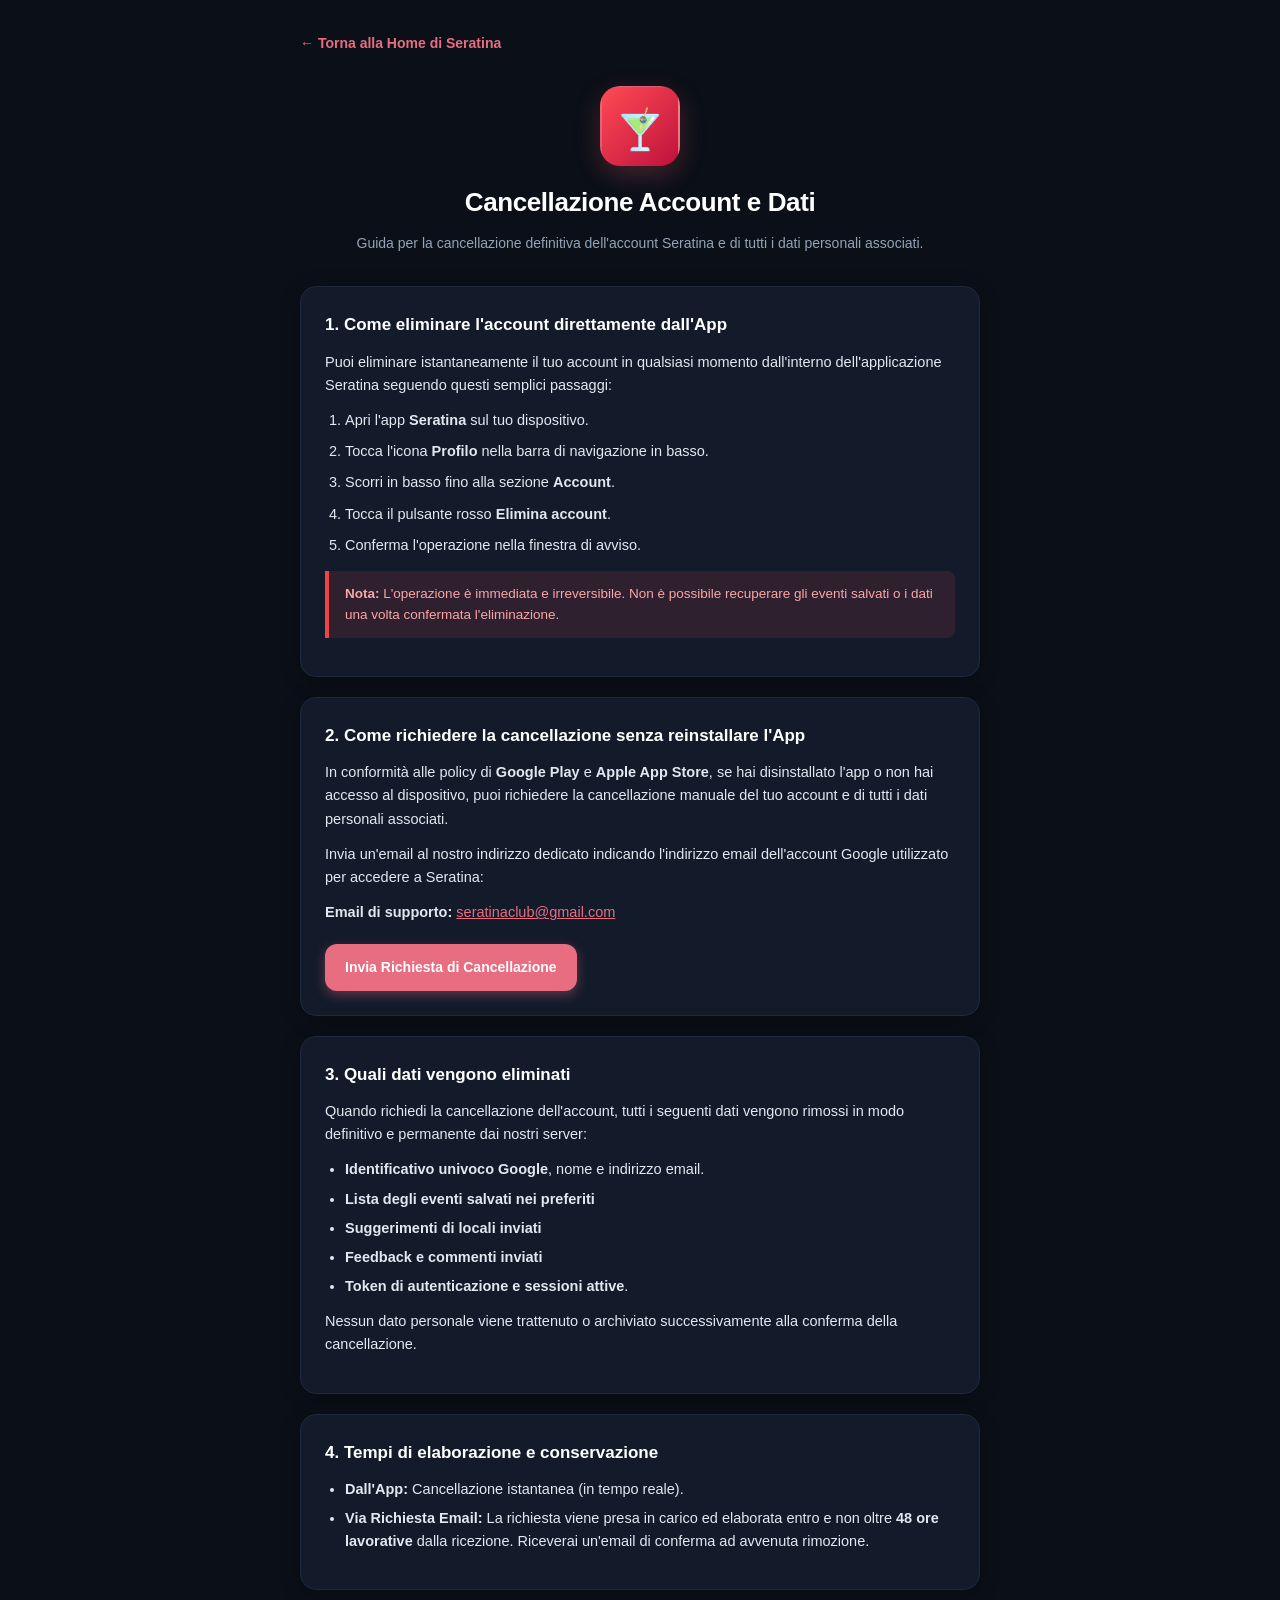
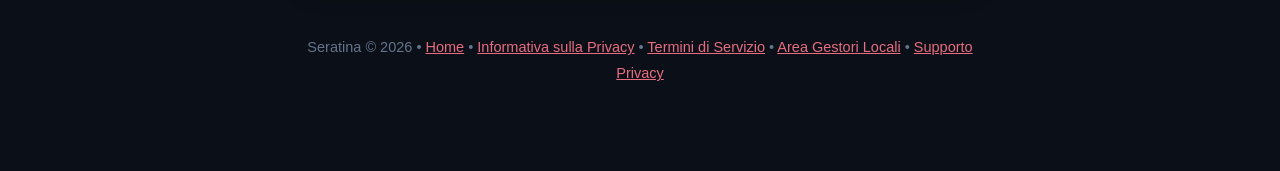
==== delete-account.html @ cf5e330c "feat: add terms, gestori, delete-account and update privacy from vetted backend" ====
<!DOCTYPE html>
<html lang="it">
<head>
  <meta charset="UTF-8">
  <meta name="viewport" content="width=device-width, initial-scale=1.0">
  <title>Cancellazione Account e Dati Utente | Seratina</title>
  <meta name="description" content="Guida e procedura per la cancellazione definitiva dell'account e dei dati personali dall'applicazione Seratina.">
  <link rel="icon" type="image/png" href="assets/favicon.png">
  <style>
    :root {
      /* Palette Seratina: Dark Theme & Brand Sunset Coral */
      --bg: #0B0F17;
      --card-bg: #131B2B;
      --card-alt: #0E1524;
      --text-main: #FFFFFF;
      --text-body: #E2E8F0;
      --text-muted: #94A3B8;
      --text-subtle: #64748B;
      --primary: #E86D80;
      --primary-hover: #D8586C;
      --primary-active: #C44357;
      --primary-tint: rgba(232, 109, 128, 0.14);
      --primary-border: rgba(232, 109, 128, 0.30);
      --border: #1E293B;
      --border-strong: #334155;
      --danger: #EF4444;
      --danger-bg: rgba(239, 68, 68, 0.12);
      --danger-text: #FCA5A5;
    }
    * {
      box-sizing: border-box;
      margin: 0;
      padding: 0;
    }
    ::selection {
      background: var(--primary);
      color: #FFFFFF;
    }
    body {
      font-family: -apple-system, BlinkMacSystemFont, "Segoe UI", Roboto, "Helvetica Neue", Arial, sans-serif;
      background-color: var(--bg);
      color: var(--text-body);
      line-height: 1.6;
      padding: 32px 16px;
      display: flex;
      justify-content: center;
      min-height: 100vh;
    }
    .container {
      max-width: 680px;
      width: 100%;
    }
    header {
      text-align: center;
      margin-bottom: 32px;
      padding-top: 12px;
    }
    .top-nav {
      display: flex;
      justify-content: flex-start;
      margin-bottom: 20px;
    }
    .back-link {
      color: var(--primary);
      text-decoration: none;
      font-size: 14px;
      font-weight: 600;
      display: inline-flex;
      align-items: center;
      gap: 6px;
      transition: opacity 0.2s;
    }
    .back-link:hover {
      opacity: 0.8;
      text-decoration: underline;
    }
    .logo {
      width: 80px;
      height: 80px;
      border-radius: 20px;
      margin: 0 auto 16px auto;
      box-shadow: 0 8px 24px rgba(232, 109, 128, 0.28), 0 2px 10px rgba(0, 0, 0, 0.6);
      object-fit: cover;
      display: block;
    }
    h1 {
      font-size: 26px;
      font-weight: 800;
      margin-bottom: 8px;
      color: var(--text-main);
      letter-spacing: -0.4px;
    }
    .subtitle {
      color: var(--text-muted);
      font-size: 14px;
    }
    .card {
      background: var(--card-bg);
      border: 1px solid var(--border);
      border-radius: 16px;
      padding: 24px;
      margin-bottom: 20px;
      box-shadow: 0 4px 20px rgba(0, 0, 0, 0.25);
    }
    h2 {
      font-size: 17px;
      font-weight: 700;
      margin-bottom: 12px;
      color: var(--text-main);
    }
    p {
      margin-bottom: 12px;
      font-size: 14.5px;
    }
    ul, ol {
      padding-left: 20px;
      margin-bottom: 12px;
    }
    li {
      margin-bottom: 6px;
      font-size: 14.5px;
    }
    .steps-list {
      padding-left: 20px;
    }
    .steps-list li {
      margin-bottom: 8px;
    }
    .highlight-box {
      background: var(--danger-bg);
      border-left: 4px solid var(--danger);
      padding: 12px 16px;
      border-radius: 0 8px 8px 0;
      margin: 14px 0;
    }
    .highlight-box p {
      color: var(--danger-text);
      font-size: 13.5px;
      margin: 0;
    }
    .button {
      display: inline-block;
      background: var(--primary);
      color: #FFFFFF !important;
      text-decoration: none;
      padding: 12px 20px;
      border-radius: 12px;
      font-weight: 600;
      font-size: 14px;
      margin-top: 8px;
      transition: background 0.2s ease;
      box-shadow: 0 4px 12px rgba(232, 109, 128, 0.35);
    }
    .button:hover {
      background: var(--primary-hover);
    }
    a {
      color: var(--primary);
      text-decoration: underline;
    }
    footer {
      text-align: center;
      padding: 24px 0 40px;
      color: var(--text-subtle);
      font-size: 13px;
      line-height: 1.8;
    }
  </style>
</head>
<body>
  <div class="container">
    <div class="top-nav">
      <a href="index.html" class="back-link">← Torna alla Home di Seratina</a>
    </div>

    <header>
      <img src="assets/logo.png" alt="Seratina" class="logo">
      <h1>Cancellazione Account e Dati</h1>
      <p class="subtitle">Guida per la cancellazione definitiva dell'account Seratina e di tutti i dati personali associati.</p>
    </header>

    <div class="card">
      <h2>1. Come eliminare l'account direttamente dall'App</h2>
      <p>Puoi eliminare istantaneamente il tuo account in qualsiasi momento dall'interno dell'applicazione Seratina seguendo questi semplici passaggi:</p>
      <ol class="steps-list">
        <li>Apri l'app <strong>Seratina</strong> sul tuo dispositivo.</li>
        <li>Tocca l'icona <strong>Profilo</strong> nella barra di navigazione in basso.</li>
        <li>Scorri in basso fino alla sezione <strong>Account</strong>.</li>
        <li>Tocca il pulsante rosso <strong>Elimina account</strong>.</li>
        <li>Conferma l'operazione nella finestra di avviso.</li>
      </ol>
      <div class="highlight-box">
        <p><strong>Nota:</strong> L'operazione è immediata e irreversibile. Non è possibile recuperare gli eventi salvati o i dati una volta confermata l'eliminazione.</p>
      </div>
    </div>

    <div class="card">
      <h2>2. Come richiedere la cancellazione senza reinstallare l'App</h2>
      <p>In conformità alle policy di <strong>Google Play</strong> e <strong>Apple App Store</strong>, se hai disinstallato l'app o non hai accesso al dispositivo, puoi richiedere la cancellazione manuale del tuo account e di tutti i dati personali associati.</p>
      <p>Invia un'email al nostro indirizzo dedicato indicando l'indirizzo email dell'account Google utilizzato per accedere a Seratina:</p>
      <p><strong>Email di supporto:</strong> <a href="mailto:seratinaclub@gmail.com?subject=Richiesta%20Cancellazione%20Account%20Seratina">seratinaclub@gmail.com</a></p>
      <a href="mailto:seratinaclub@gmail.com?subject=Richiesta%20Cancellazione%20Account%20Seratina&body=Gentile%20Team%20Seratina,%0A%0ARichiedo%20la%20cancellazione%20definitiva%20del%20mio%20account%20e%20di%20tutti%20i%20dati%20personali%20associati.%0A%0AIndirizzo%20email%20Google%20registrato:%20" class="button">Invia Richiesta di Cancellazione</a>
    </div>

    <div class="card">
      <h2>3. Quali dati vengono eliminati</h2>
      <p>Quando richiedi la cancellazione dell'account, tutti i seguenti dati vengono rimossi in modo definitivo e permanente dai nostri server:</p>
      <ul>
        <li><strong>Identificativo univoco Google</strong>, nome e indirizzo email.</li>
        <li><strong>Lista degli eventi salvati nei preferiti</strong></li>
        <li><strong>Suggerimenti di locali inviati</strong></li>
        <li><strong>Feedback e commenti inviati</strong></li>
        <li><strong>Token di autenticazione e sessioni attive</strong>.</li>
      </ul>
      <p>Nessun dato personale viene trattenuto o archiviato successivamente alla conferma della cancellazione.</p>
    </div>

    <div class="card">
      <h2>4. Tempi di elaborazione e conservazione</h2>
      <ul>
        <li><strong>Dall'App:</strong> Cancellazione istantanea (in tempo reale).</li>
        <li><strong>Via Richiesta Email:</strong> La richiesta viene presa in carico ed elaborata entro e non oltre <strong>48 ore lavorative</strong> dalla ricezione. Riceverai un'email di conferma ad avvenuta rimozione.</li>
      </ul>
    </div>

    <footer>
      <p>Seratina &copy; 2026 &bull; <a href="index.html">Home</a> &bull; <a href="privacy.html">Informativa sulla Privacy</a> &bull; <a href="terms.html">Termini di Servizio</a> &bull; <a href="gestori.html">Area Gestori Locali</a> &bull; <a href="mailto:seratinaclub@gmail.com">Supporto Privacy</a></p>
    </footer>
  </div>
</body>
</html>
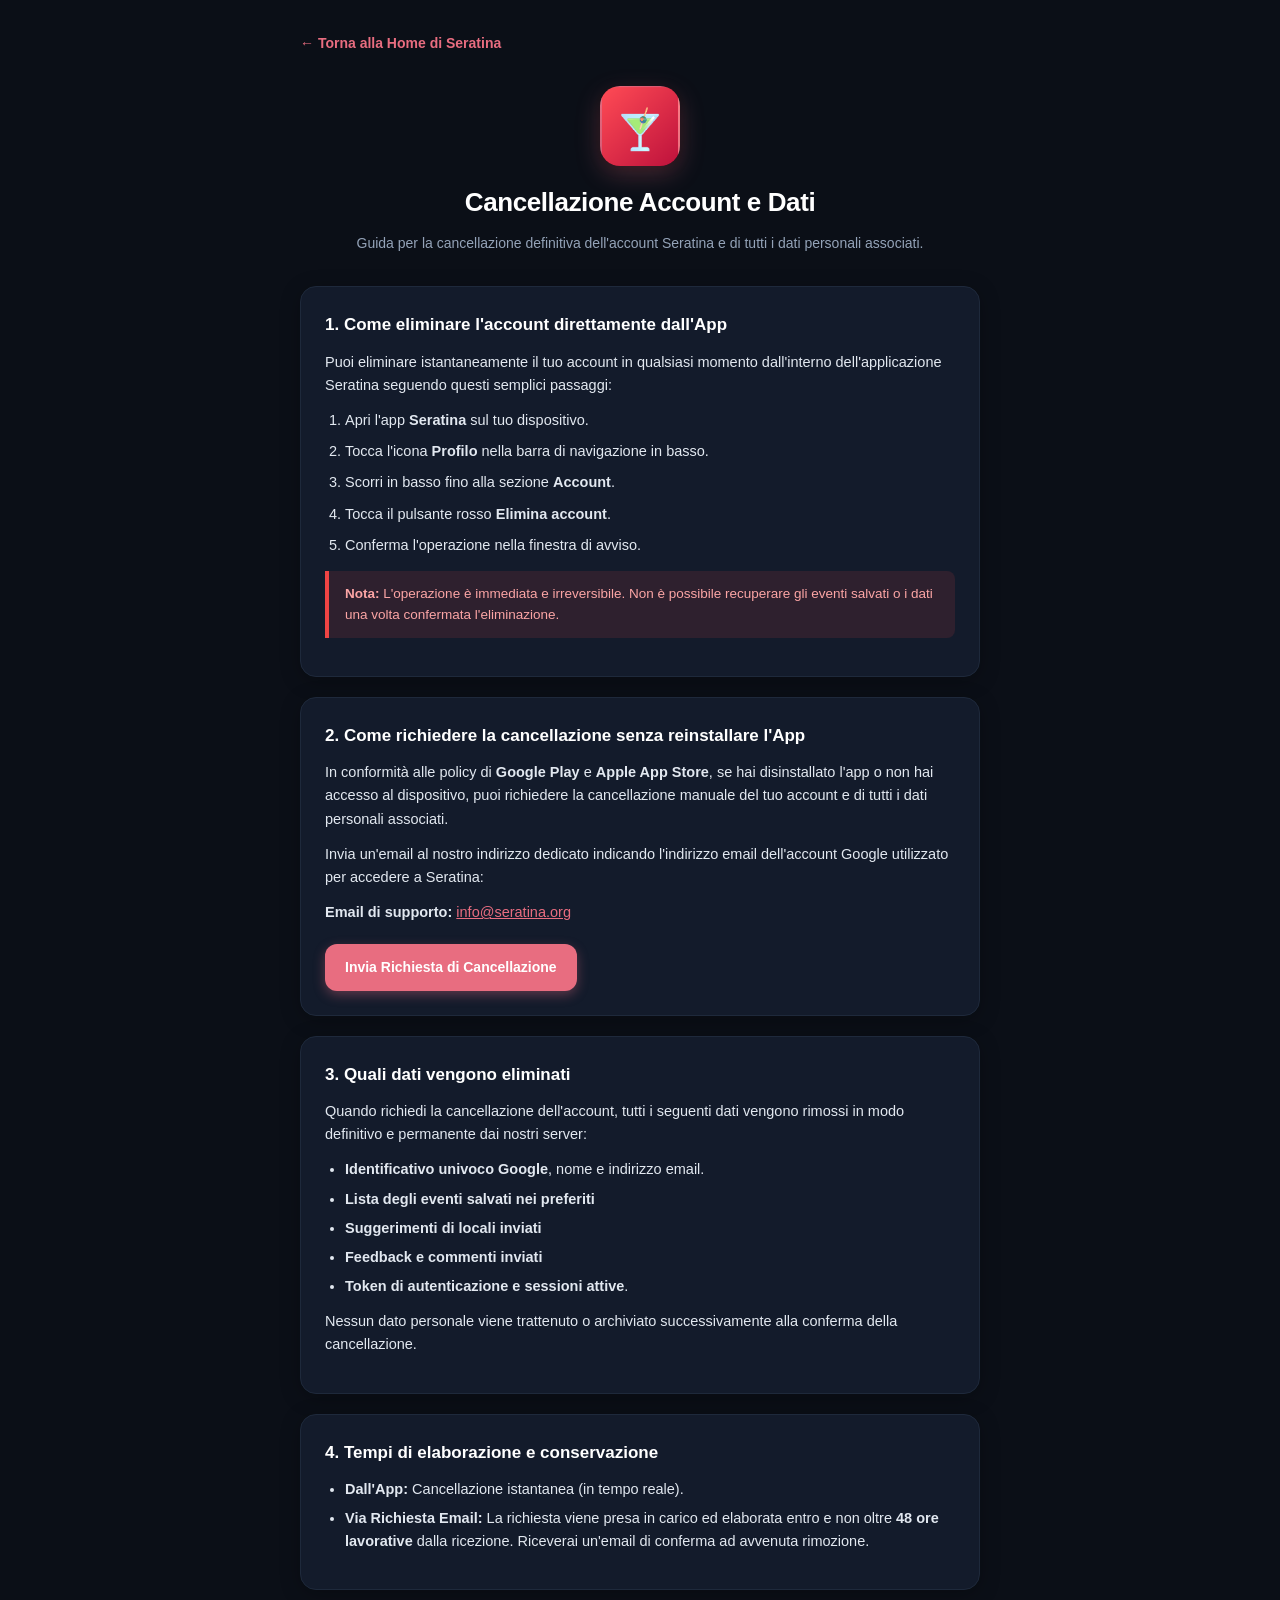
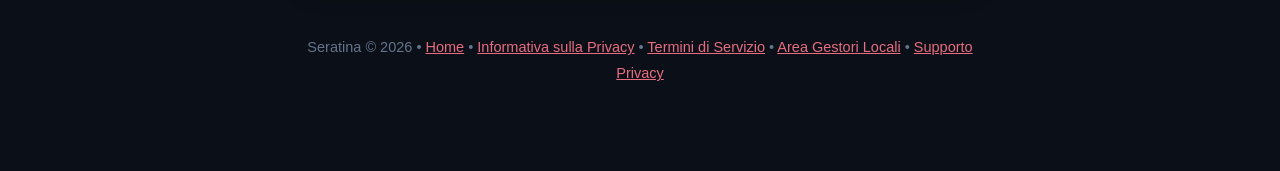
==== commit 084eecda: "chore: new email info@seratina.org" ====
--- a/delete-account.html
+++ b/delete-account.html
@@ -5,6 +5,12 @@
   <meta name="viewport" content="width=device-width, initial-scale=1.0">
   <title>Cancellazione Account e Dati Utente | Seratina</title>
   <meta name="description" content="Guida e procedura per la cancellazione definitiva dell'account e dei dati personali dall'applicazione Seratina.">
+  <link rel="canonical" href="https://seratina.org/delete-account.html">
+  <meta property="og:type" content="website">
+  <meta property="og:url" content="https://seratina.org/delete-account.html">
+  <meta property="og:title" content="Cancellazione Account e Dati Utente | Seratina">
+  <meta property="og:description" content="Guida e procedura per la cancellazione definitiva dell'account e dei dati personali dall'applicazione Seratina.">
+  <meta property="og:image" content="https://seratina.org/assets/logo.png">
   <link rel="icon" type="image/png" href="assets/favicon.png">
   <style>
     :root {
@@ -198,8 +204,8 @@
       <h2>2. Come richiedere la cancellazione senza reinstallare l'App</h2>
       <p>In conformità alle policy di <strong>Google Play</strong> e <strong>Apple App Store</strong>, se hai disinstallato l'app o non hai accesso al dispositivo, puoi richiedere la cancellazione manuale del tuo account e di tutti i dati personali associati.</p>
       <p>Invia un'email al nostro indirizzo dedicato indicando l'indirizzo email dell'account Google utilizzato per accedere a Seratina:</p>
-      <p><strong>Email di supporto:</strong> <a href="mailto:seratinaclub@gmail.com?subject=Richiesta%20Cancellazione%20Account%20Seratina">seratinaclub@gmail.com</a></p>
-      <a href="mailto:seratinaclub@gmail.com?subject=Richiesta%20Cancellazione%20Account%20Seratina&body=Gentile%20Team%20Seratina,%0A%0ARichiedo%20la%20cancellazione%20definitiva%20del%20mio%20account%20e%20di%20tutti%20i%20dati%20personali%20associati.%0A%0AIndirizzo%20email%20Google%20registrato:%20" class="button">Invia Richiesta di Cancellazione</a>
+      <p><strong>Email di supporto:</strong> <a href="mailto:info@seratina.org?subject=Richiesta%20Cancellazione%20Account%20Seratina">info@seratina.org</a></p>
+      <a href="mailto:info@seratina.org?subject=Richiesta%20Cancellazione%20Account%20Seratina&body=Gentile%20Team%20Seratina,%0A%0ARichiedo%20la%20cancellazione%20definitiva%20del%20mio%20account%20e%20di%20tutti%20i%20dati%20personali%20associati.%0A%0AIndirizzo%20email%20Google%20registrato:%20" class="button">Invia Richiesta di Cancellazione</a>
     </div>
 
     <div class="card">
@@ -224,7 +230,7 @@
     </div>
 
     <footer>
-      <p>Seratina &copy; 2026 &bull; <a href="index.html">Home</a> &bull; <a href="privacy.html">Informativa sulla Privacy</a> &bull; <a href="terms.html">Termini di Servizio</a> &bull; <a href="gestori.html">Area Gestori Locali</a> &bull; <a href="mailto:seratinaclub@gmail.com">Supporto Privacy</a></p>
+      <p>Seratina &copy; 2026 &bull; <a href="index.html">Home</a> &bull; <a href="privacy.html">Informativa sulla Privacy</a> &bull; <a href="terms.html">Termini di Servizio</a> &bull; <a href="gestori.html">Area Gestori Locali</a> &bull; <a href="mailto:info@seratina.org">Supporto Privacy</a></p>
     </footer>
   </div>
 </body>
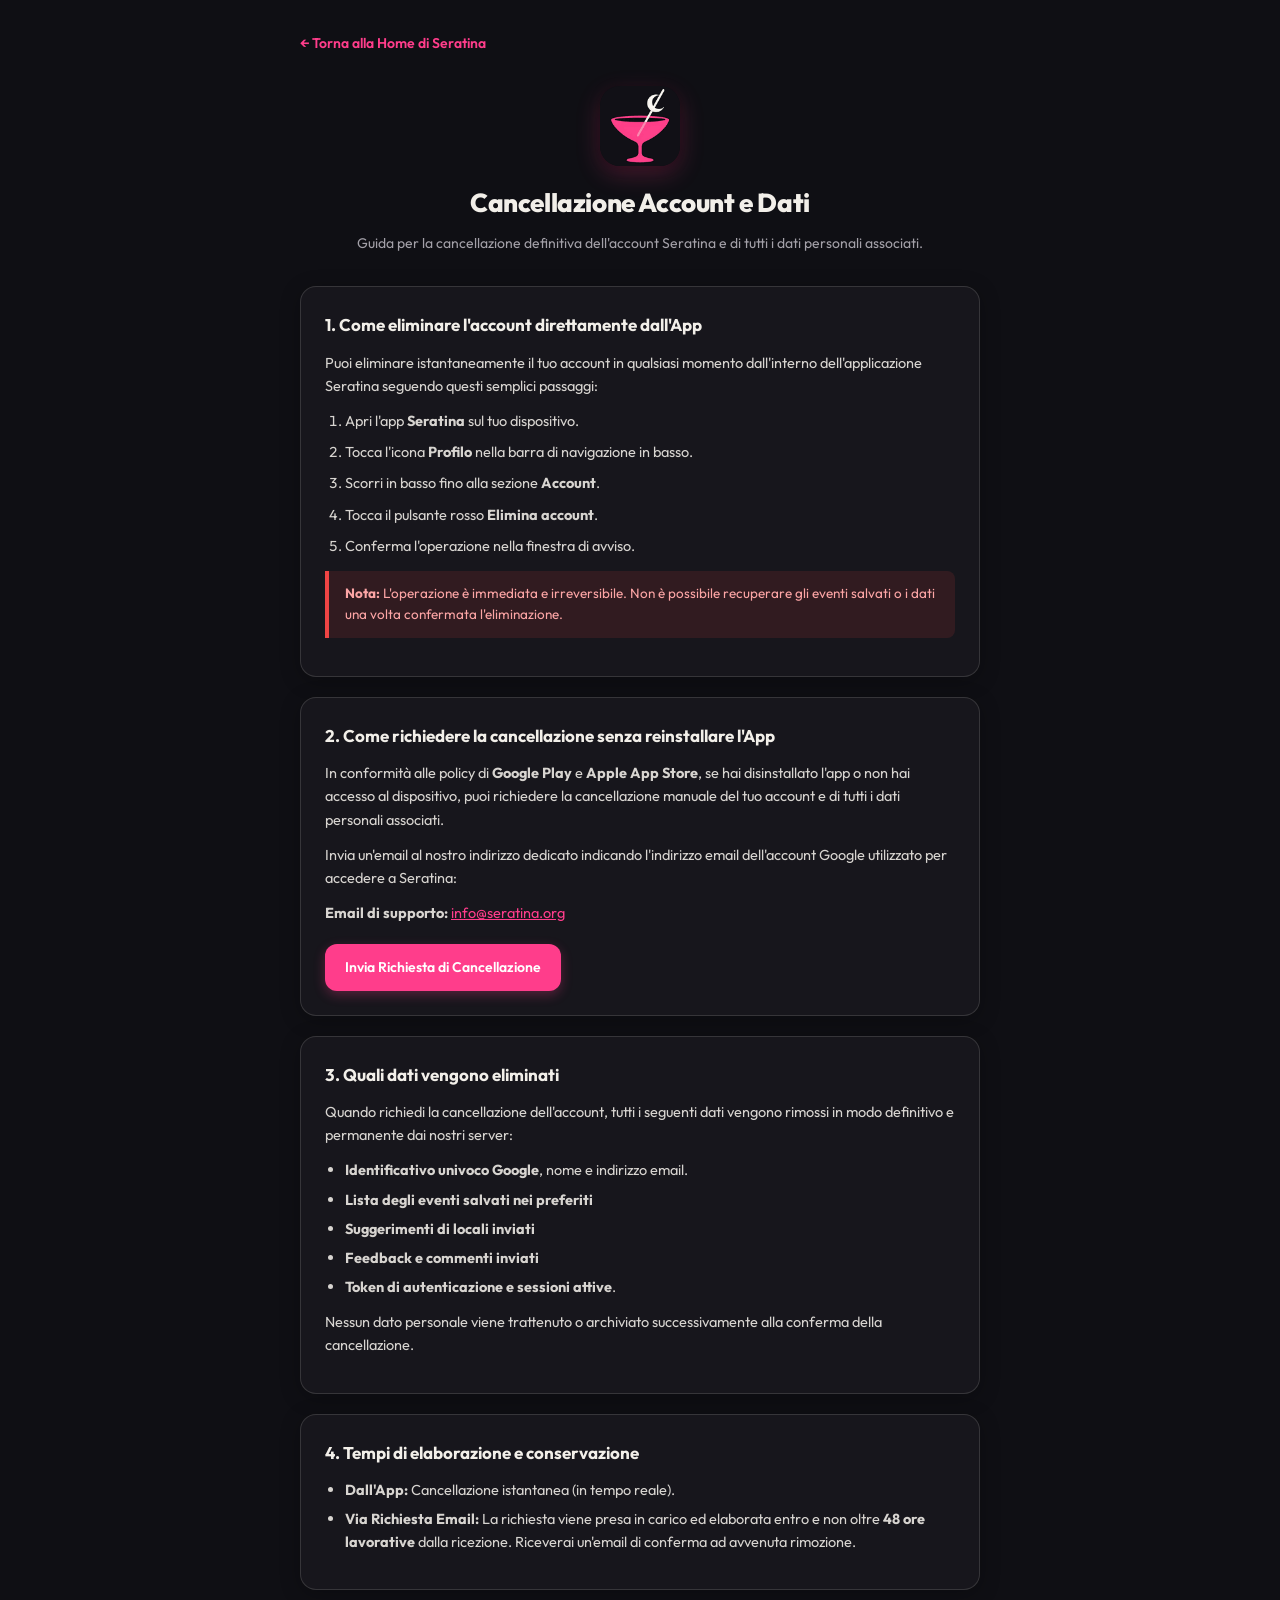
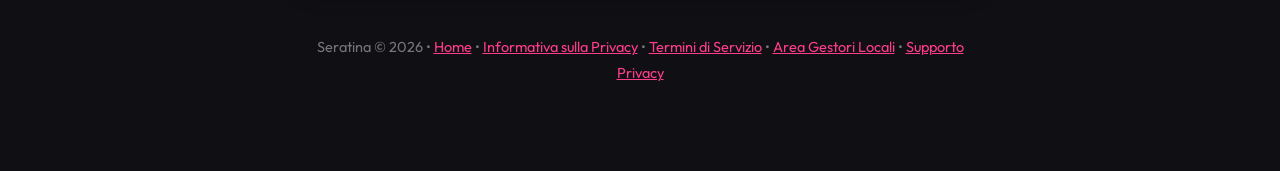
==== commit 41b12ef1: "feat: new design" ====
--- a/delete-account.html
+++ b/delete-account.html
@@ -12,23 +12,27 @@
   <meta property="og:description" content="Guida e procedura per la cancellazione definitiva dell'account e dei dati personali dall'applicazione Seratina.">
   <meta property="og:image" content="https://seratina.org/assets/logo.png">
   <link rel="icon" type="image/png" href="assets/favicon.png">
+  <meta name="theme-color" content="#0f0f14">
+  <link rel="preconnect" href="https://fonts.googleapis.com">
+  <link rel="preconnect" href="https://fonts.gstatic.com" crossorigin>
+  <link href="https://fonts.googleapis.com/css2?family=Outfit:wght@400;500;600;700&display=swap" rel="stylesheet">
   <style>
     :root {
-      /* Palette Seratina: Dark Theme & Brand Sunset Coral */
-      --bg: #0B0F17;
-      --card-bg: #131B2B;
-      --card-alt: #0E1524;
-      --text-main: #FFFFFF;
-      --text-body: #E2E8F0;
-      --text-muted: #94A3B8;
-      --text-subtle: #64748B;
-      --primary: #E86D80;
-      --primary-hover: #D8586C;
-      --primary-active: #C44357;
-      --primary-tint: rgba(232, 109, 128, 0.14);
-      --primary-border: rgba(232, 109, 128, 0.30);
-      --border: #1E293B;
-      --border-strong: #334155;
+      /* Palette Seratina: Ink, Bone, Magenta, Mint */
+      --bg: #0f0f14;
+      --card-bg: #17161c;
+      --card-alt: #1d1c21;
+      --text-main: #f2efe9;
+      --text-body: rgba(242, 239, 233, 0.88);
+      --text-muted: #a3a0a8;
+      --text-subtle: #77757a;
+      --primary: #ff3d8b;
+      --primary-hover: #e62e78;
+      --primary-active: #be123c;
+      --primary-tint: rgba(255, 61, 139, 0.14);
+      --primary-border: rgba(255, 61, 139, 0.35);
+      --border: rgba(242, 239, 233, 0.14);
+      --border-strong: rgba(242, 239, 233, 0.24);
       --danger: #EF4444;
       --danger-bg: rgba(239, 68, 68, 0.12);
       --danger-text: #FCA5A5;
@@ -43,7 +47,7 @@
       color: #FFFFFF;
     }
     body {
-      font-family: -apple-system, BlinkMacSystemFont, "Segoe UI", Roboto, "Helvetica Neue", Arial, sans-serif;
+      font-family: "Outfit", -apple-system, BlinkMacSystemFont, "Segoe UI", sans-serif;
       background-color: var(--bg);
       color: var(--text-body);
       line-height: 1.6;
@@ -85,7 +89,7 @@
       height: 80px;
       border-radius: 20px;
       margin: 0 auto 16px auto;
-      box-shadow: 0 8px 24px rgba(232, 109, 128, 0.28), 0 2px 10px rgba(0, 0, 0, 0.6);
+      box-shadow: 0 8px 24px rgba(255, 61, 139, 0.24), 0 2px 10px rgba(0, 0, 0, 0.6);
       object-fit: cover;
       display: block;
     }
@@ -155,7 +159,7 @@
       font-size: 14px;
       margin-top: 8px;
       transition: background 0.2s ease;
-      box-shadow: 0 4px 12px rgba(232, 109, 128, 0.35);
+      box-shadow: 0 4px 12px rgba(255, 61, 139, 0.28);
     }
     .button:hover {
       background: var(--primary-hover);
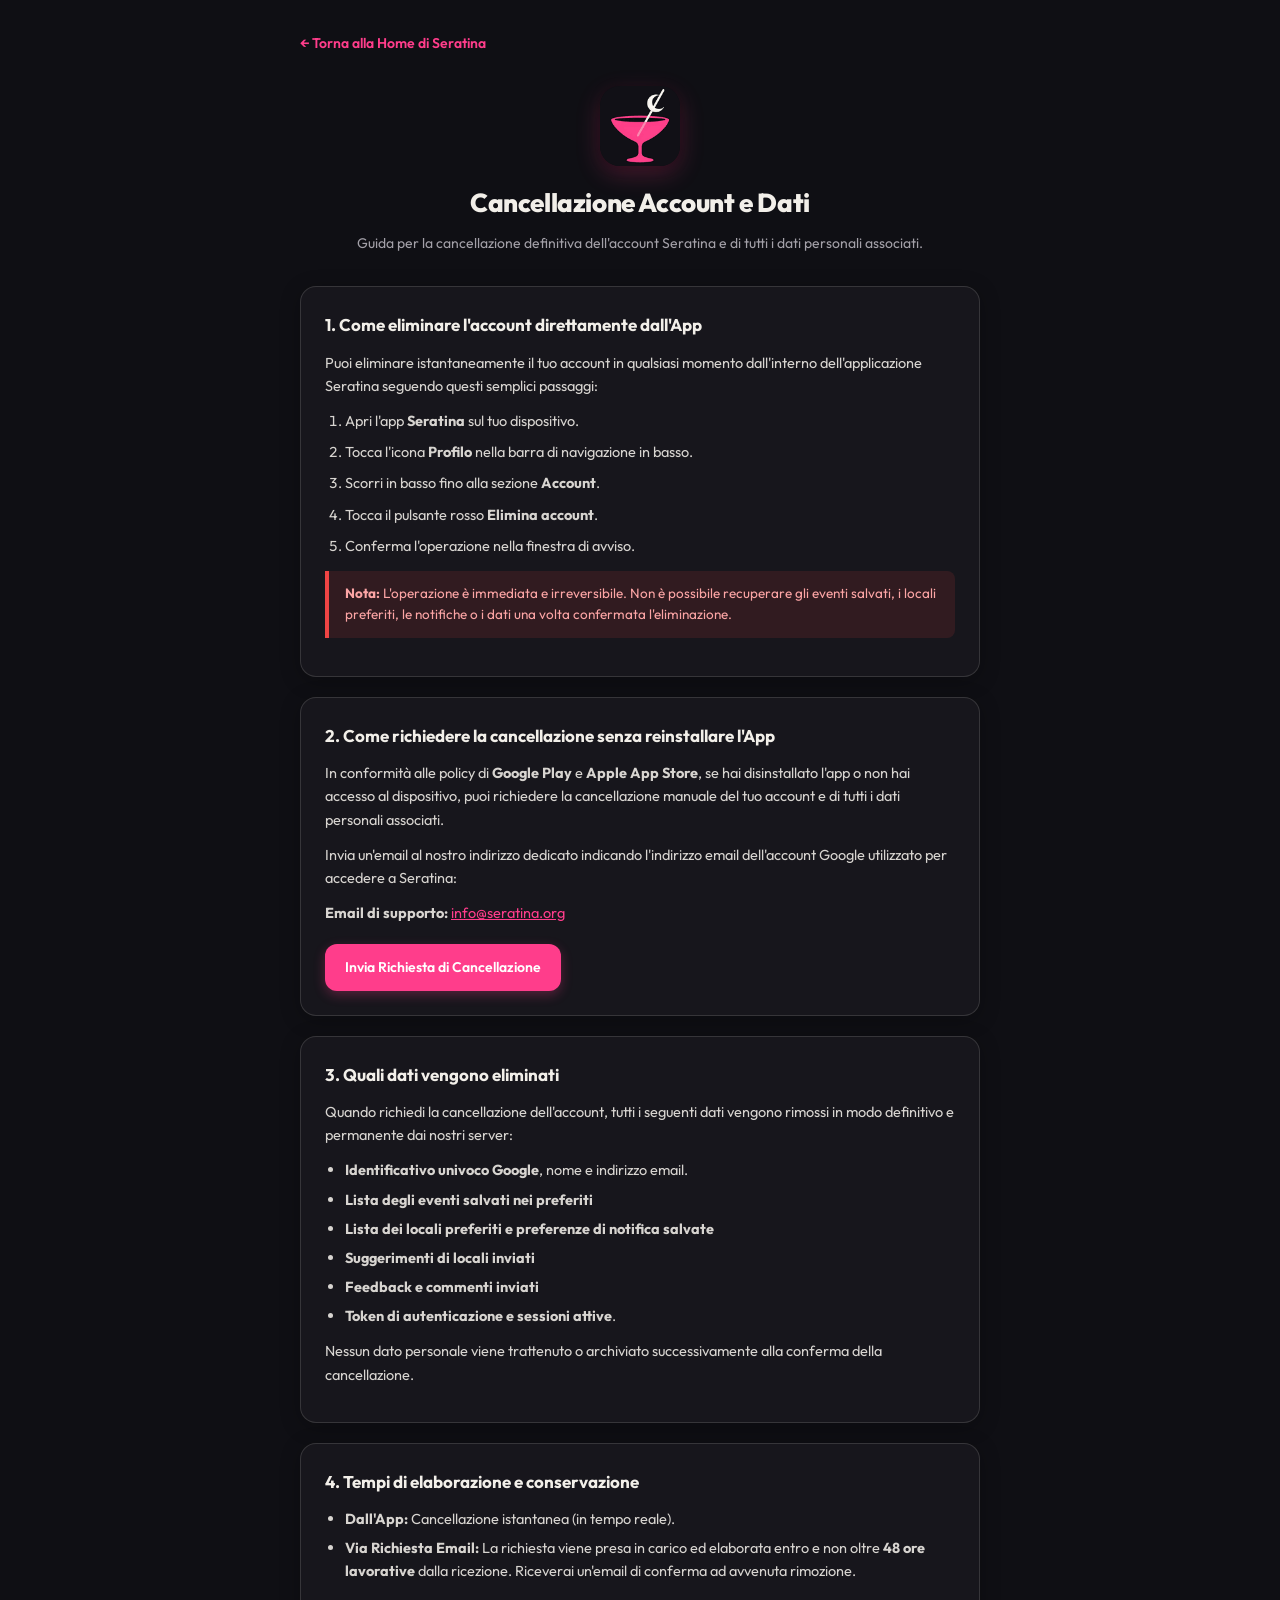
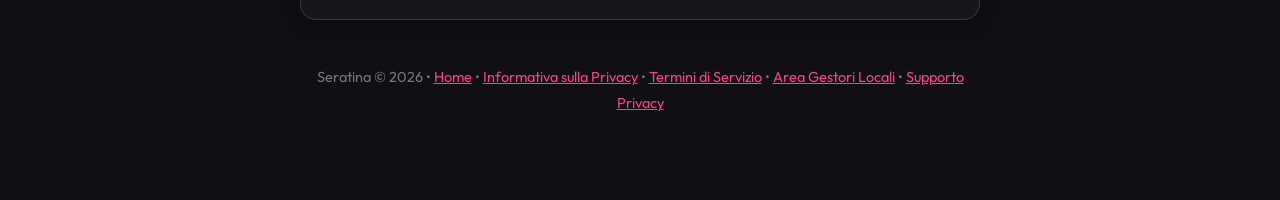
==== commit f8b92d02: "chore: sync in cloud saved venues and notification terms and privacy" ====
--- a/delete-account.html
+++ b/delete-account.html
@@ -200,7 +200,7 @@
         <li>Conferma l'operazione nella finestra di avviso.</li>
       </ol>
       <div class="highlight-box">
-        <p><strong>Nota:</strong> L'operazione è immediata e irreversibile. Non è possibile recuperare gli eventi salvati o i dati una volta confermata l'eliminazione.</p>
+        <p><strong>Nota:</strong> L'operazione è immediata e irreversibile. Non è possibile recuperare gli eventi salvati, i locali preferiti, le notifiche o i dati una volta confermata l'eliminazione.</p>
       </div>
     </div>
 
@@ -218,6 +218,7 @@
       <ul>
         <li><strong>Identificativo univoco Google</strong>, nome e indirizzo email.</li>
         <li><strong>Lista degli eventi salvati nei preferiti</strong></li>
+        <li><strong>Lista dei locali preferiti e preferenze di notifica salvate</strong></li>
         <li><strong>Suggerimenti di locali inviati</strong></li>
         <li><strong>Feedback e commenti inviati</strong></li>
         <li><strong>Token di autenticazione e sessioni attive</strong>.</li>
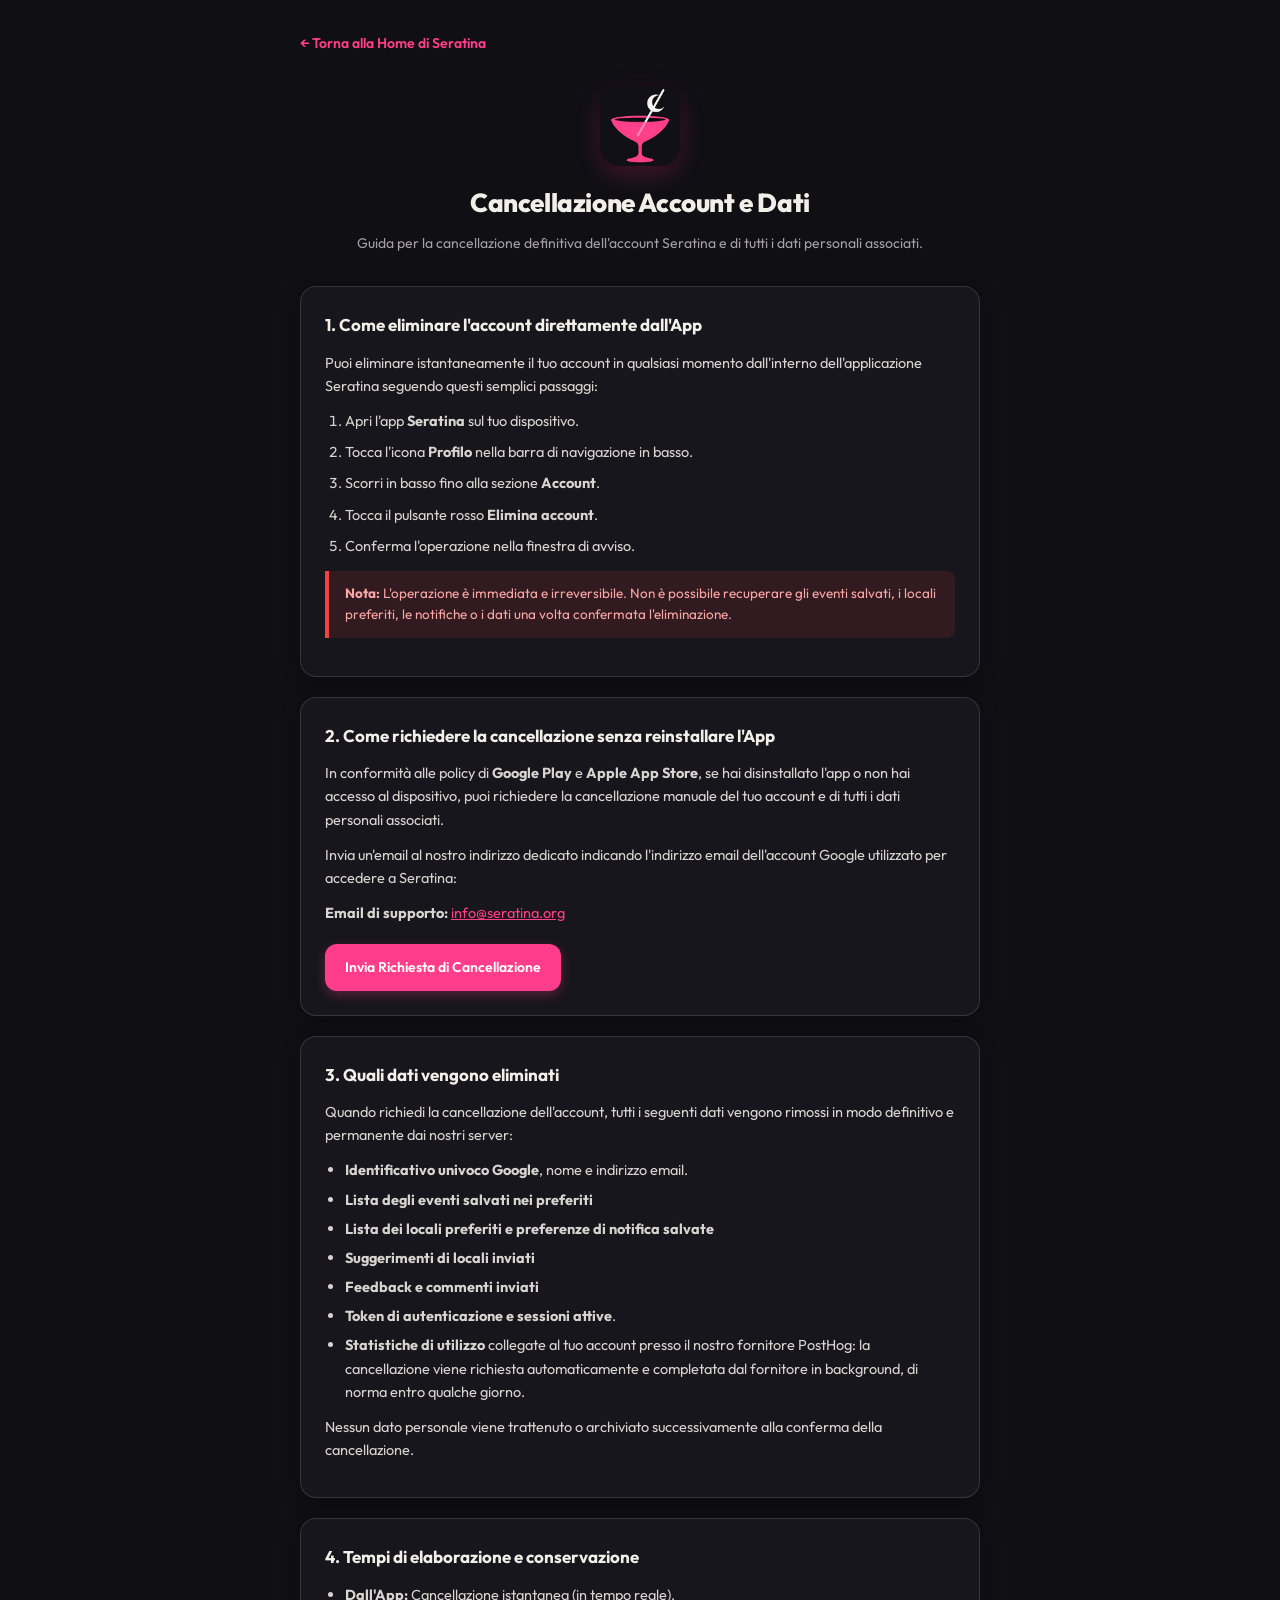
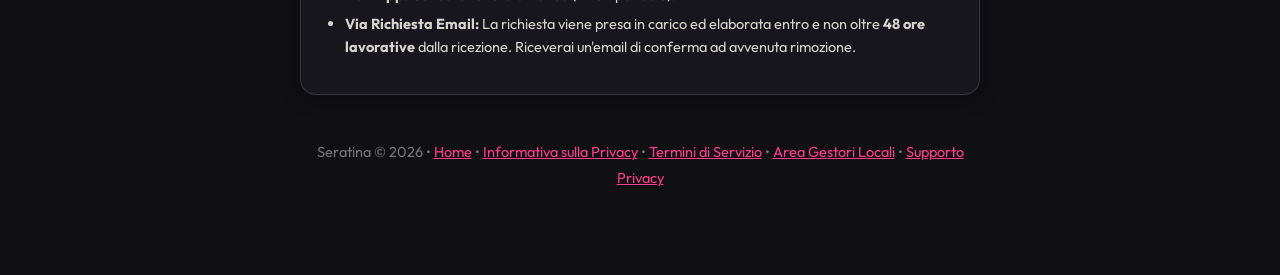
==== commit 62d4724a: "feat: tracking posthog" ====
--- a/delete-account.html
+++ b/delete-account.html
@@ -5,6 +5,7 @@
   <meta name="viewport" content="width=device-width, initial-scale=1.0">
   <title>Cancellazione Account e Dati Utente | Seratina</title>
   <meta name="description" content="Guida e procedura per la cancellazione definitiva dell'account e dei dati personali dall'applicazione Seratina.">
+  <meta name="robots" content="noindex, follow">
   <link rel="canonical" href="https://seratina.org/delete-account.html">
   <meta property="og:type" content="website">
   <meta property="og:url" content="https://seratina.org/delete-account.html">
@@ -222,6 +223,7 @@
         <li><strong>Suggerimenti di locali inviati</strong></li>
         <li><strong>Feedback e commenti inviati</strong></li>
         <li><strong>Token di autenticazione e sessioni attive</strong>.</li>
+        <li><strong>Statistiche di utilizzo</strong> collegate al tuo account presso il nostro fornitore PostHog: la cancellazione viene richiesta automaticamente e completata dal fornitore in background, di norma entro qualche giorno.</li>
       </ul>
       <p>Nessun dato personale viene trattenuto o archiviato successivamente alla conferma della cancellazione.</p>
     </div>
